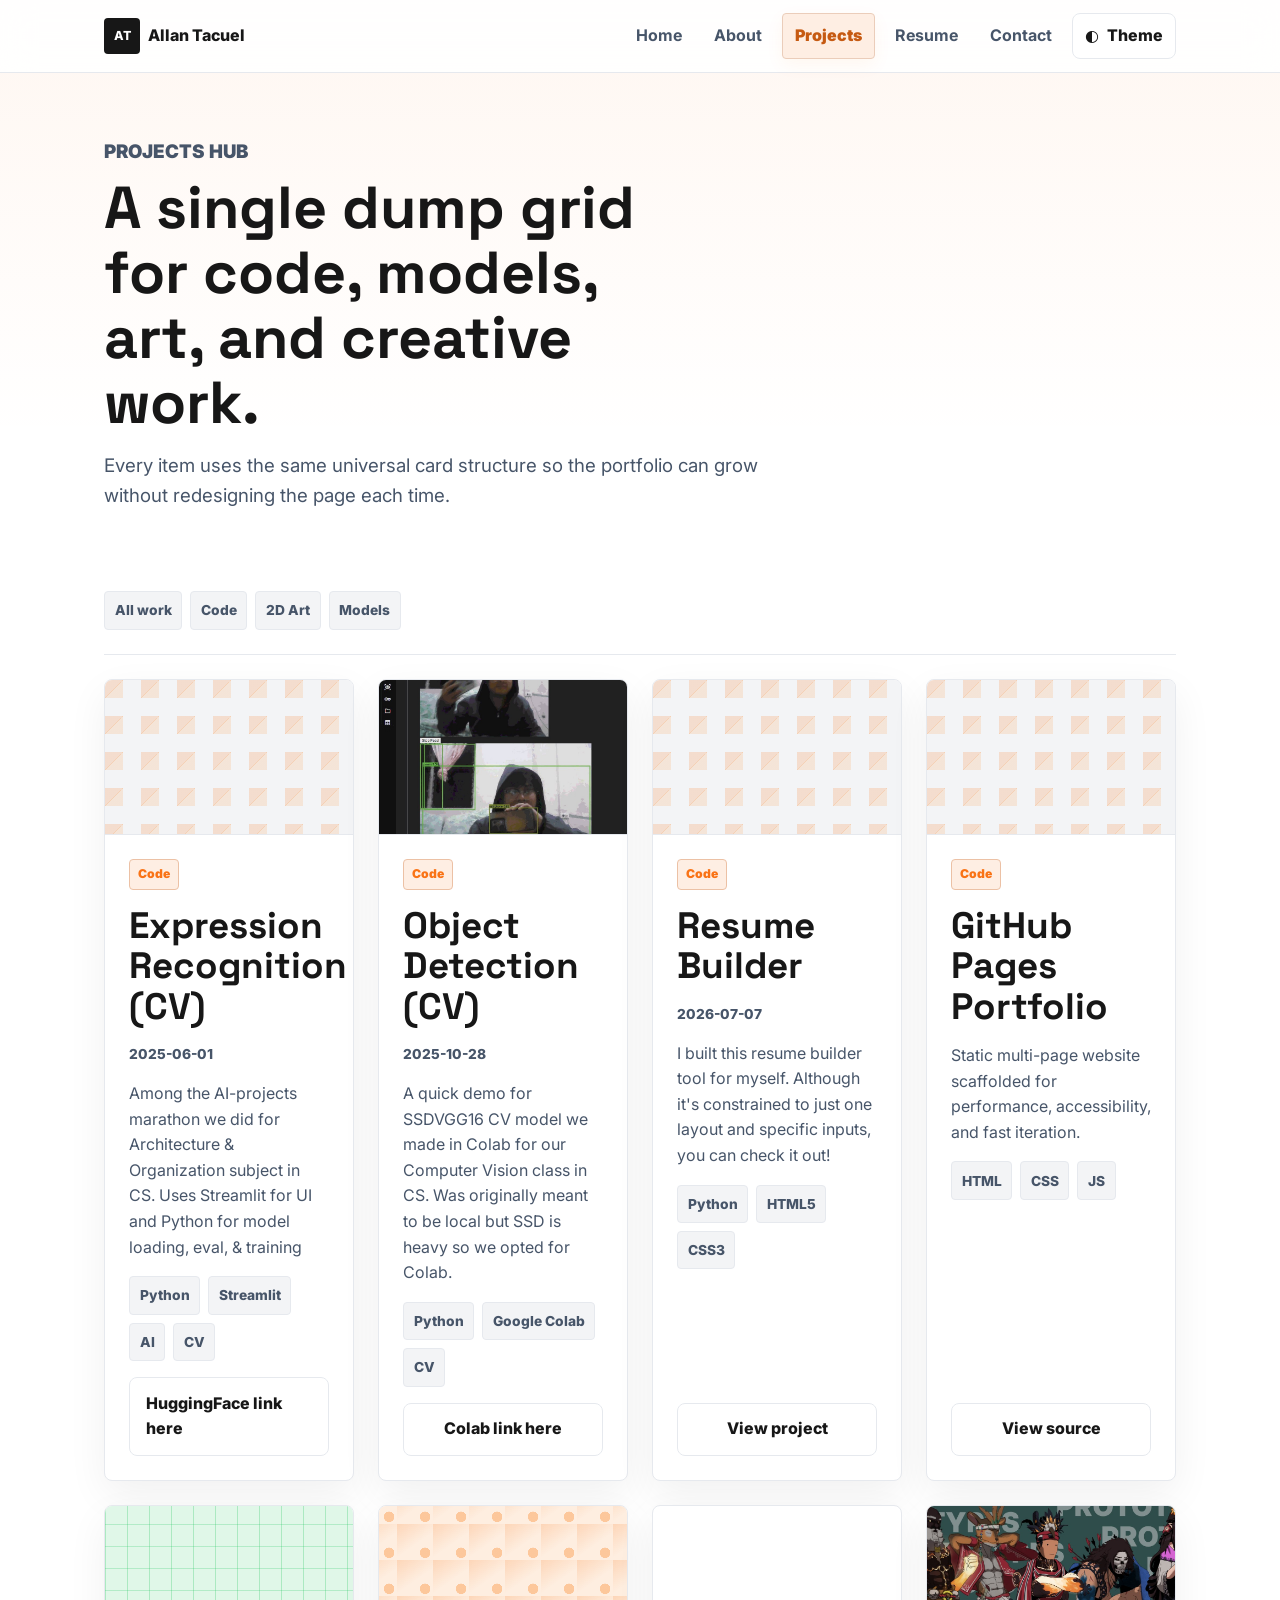
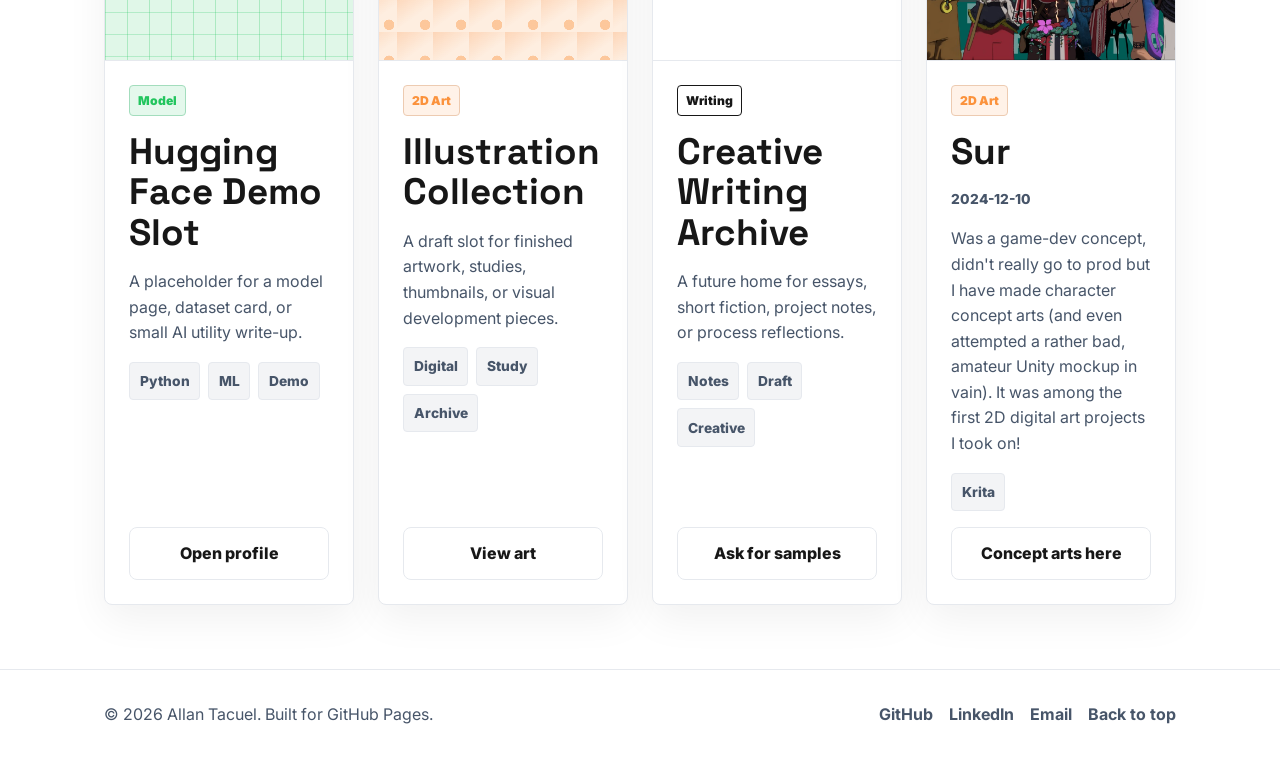
==== projects/index.html @ 9ae4f45a "init push" ====
<!doctype html>
<html lang="en">
<head>
  <meta charset="utf-8">
  <meta name="viewport" content="width=device-width, initial-scale=1">
  <script>try{const t=localStorage.getItem('allantacuel-theme');if(t)document.documentElement.setAttribute('data-theme',t);}catch(e){};</script>
  <meta name="description" content="Projects hub for Allan Tacuel, including code, Hugging Face experiments, digital art, and creative pieces.">
  <title>Projects | Allan Tacuel</title>
  <link rel="stylesheet" href="../css/variables.css">
  <link rel="stylesheet" href="../css/components.css">
  <link rel="stylesheet" href="../css/style.css">
</head>
<body>
  <a class="skip-link" href="#main">Skip to content</a>

  <header class="site-header">
    <nav class="site-nav container" aria-label="Primary navigation">
      <a class="brand" href="../index.html">
        <span class="brand__mark" aria-hidden="true">AT</span>
        <span class="brand__text">Allan Tacuel</span>
      </a>
      <button class="icon-button nav-toggle js-nav-toggle" type="button" aria-expanded="false" aria-controls="primary-menu">
        <span class="nav-toggle__bar"></span>
        <span class="nav-toggle__bar"></span>
        <span class="nav-toggle__bar"></span>
        <span class="sr-only">Toggle navigation</span>
      </button>
      <div class="nav-menu" id="primary-menu">
        <a class="nav-link" href="../index.html">Home</a>
        <a class="nav-link" href="../about.html">About</a>
        <a class="nav-link is-active" href="index.html" aria-current="page">Projects</a>
        <a class="nav-link" href="../resume.html">Resume</a>
        <a class="nav-link" href="../contact.html">Contact</a>
        <button class="theme-toggle js-theme-toggle" type="button" aria-label="Switch color theme">
          <span class="theme-toggle__icon" aria-hidden="true">◐</span>
          <span class="theme-toggle__text">Theme</span>
        </button>
      </div>
    </nav>
  </header>

  <main id="main">
    <section class="page-hero section">
      <div class="container page-hero__inner">
        <p class="eyebrow">Projects hub</p>
        <h1>A single dump grid for code, models, art, and creative work.</h1>
        <p>
          Every item uses the same universal card structure so the portfolio can grow without redesigning the page each time.
        </p>
      </div>
    </section>

    <section class="section section--tight">
      <div class="container">
        <!-- Future filter row: add Sort by: All | Code | Art | Models when JavaScript filtering is ready. -->
        <div class="filter-placeholder" aria-label="Future project filters">
          <span>All work</span>
          <span>Code</span>
          <span>2D Art</span>
          <span>Models</span>
        </div>

        <div class="dump-grid">
          <!-- PROJECT_CARDS_START -->
          <article class="project-card project-card--tall" data-project-id="expression-recognition-cv">
            <div class="project-card__visual placeholder-visual placeholder-visual--code" aria-hidden="true"></div>
            <div class="project-card__body">
              <span class="badge">Code</span>
              <h2>Expression Recognition (CV)</h2>
              <p class="project-card__meta"><time datetime="2025-06-01">2025-06-01</time></p>
              <p>Among the AI-projects marathon we did for Architecture &amp; Organization subject in CS. Uses Streamlit for UI and Python for model loading, eval, &amp; training</p>
              <div class="tag-row">
                <span>Python</span>
                <span>Streamlit</span>
                <span>AI</span>
                <span>CV</span>
              </div>
              <a class="button button--outline" href="https://huggingface.co/spaces/allantacuelwvsu/expression-recognition" target="_blank" rel="noreferrer">HuggingFace link here</a>
            </div>
          </article>

<article class="project-card project-card--tall" data-project-id="object-detection-cv">
            <div class="project-card__visual"><img class="project-card__image" src="../assets/images/projects/object-detection-cv-thumb.jpg" alt="Showcase GIF"></div>
            <div class="project-card__body">
              <span class="badge">Code</span>
              <h2>Object Detection (CV)</h2>
              <p class="project-card__meta"><time datetime="2025-10-28">2025-10-28</time></p>
              <p>A quick demo for SSDVGG16 CV model we made in Colab for our Computer Vision class in CS. Was originally meant to be local but SSD is heavy so we opted for Colab.</p>
              <div class="tag-row">
                <span>Python</span>
                <span>Google Colab</span>
                <span>CV</span>
              </div>
              <a class="button button--outline" href="https://colab.research.google.com/drive/1WKRhZuvn-_ucXili_A-6hXG_W1O3Jvgy?usp=sharing" target="_blank" rel="noreferrer">Colab link here</a>
            </div>
          </article>

<article class="project-card project-card--tall" data-project-id="resume-builder">
            <div class="project-card__visual placeholder-visual placeholder-visual--code" aria-hidden="true"></div>
            <div class="project-card__body">
              <span class="badge">Code</span>
              <h2>Resume Builder</h2>
              <p class="project-card__meta"><time datetime="2026-07-07">2026-07-07</time></p>
              <p>I built this resume builder tool for myself. Although it&#039;s constrained to just one layout and specific inputs, you can check it out!</p>
              <div class="tag-row">
                <span>Python</span>
                <span>HTML5</span>
                <span>CSS3</span>
              </div>
              <a class="button button--outline" href="https://github.com/allantacuelwvsu/resume_builder" target="_blank" rel="noreferrer">View project</a>
            </div>
          </article>

<article class="project-card project-card--tall" data-project-id="github-pages-portfolio">
            <div class="project-card__visual placeholder-visual placeholder-visual--code" aria-hidden="true"></div>
            <div class="project-card__body">
              <span class="badge">Code</span>
              <h2>GitHub Pages Portfolio</h2>
              <p>Static multi-page website scaffolded for performance, accessibility, and fast iteration.</p>
              <div class="tag-row">
                <span>HTML</span>
                <span>CSS</span>
                <span>JS</span>
              </div>
              <a class="button button--outline" href="https://github.com/allantacuelwvsu/allantacuelwvsu.github.io" target="_blank" rel="noreferrer">View source</a>
            </div>
          </article>

          <article class="project-card project-card--tall" data-project-id="hugging-face-demo-slot">
            <div class="project-card__visual placeholder-visual placeholder-visual--model" aria-hidden="true"></div>
            <div class="project-card__body">
              <span class="badge badge--green">Model</span>
              <h2>Hugging Face Demo Slot</h2>
              <p>A placeholder for a model page, dataset card, or small AI utility write-up.</p>
              <div class="tag-row">
                <span>Python</span>
                <span>ML</span>
                <span>Demo</span>
              </div>
              <a class="button button--outline" href="https://huggingface.co/" target="_blank" rel="noreferrer">Open profile</a>
            </div>
          </article>

          <article class="project-card project-card--tall" data-project-id="illustration-collection">
            <div class="project-card__visual placeholder-visual placeholder-visual--art" aria-hidden="true"></div>
            <div class="project-card__body">
              <span class="badge badge--warm">2D Art</span>
              <h2>Illustration Collection</h2>
              <p>A draft slot for finished artwork, studies, thumbnails, or visual development pieces.</p>
              <div class="tag-row">
                <span>Digital</span>
                <span>Study</span>
                <span>Archive</span>
              </div>
              <a class="button button--outline" href="https://www.artstation.com/" target="_blank" rel="noreferrer">View art</a>
            </div>
          </article>

          <article class="project-card project-card--tall" data-project-id="creative-writing-archive">
            <div class="project-card__visual placeholder-visual placeholder-visual--writing" aria-hidden="true"></div>
            <div class="project-card__body">
              <span class="badge badge--violet">Writing</span>
              <h2>Creative Writing Archive</h2>
              <p>A future home for essays, short fiction, project notes, or process reflections.</p>
              <div class="tag-row">
                <span>Notes</span>
                <span>Draft</span>
                <span>Creative</span>
              </div>
              <a class="button button--outline" href="../contact.html">Ask for samples</a>
            </div>
          </article>

          <article class="project-card project-card--tall" data-project-id="sur">
            <div class="project-card__visual"><img class="project-card__image" src="../assets/images/projects/sur-thumb.jpg" alt="Sur"></div>
            <div class="project-card__body">
              <span class="badge badge--warm">2D Art</span>
              <h2>Sur</h2>
              <p class="project-card__meta"><time datetime="2024-12-10">2024-12-10</time></p>
              <p>Was a game-dev concept, didn&#039;t really go to prod but I have made character concept arts (and even attempted a rather bad, amateur Unity mockup in vain). It was among the first 2D digital art projects I took on!</p>
              <div class="tag-row">
                <span>Krita</span>
              </div>
              <a class="button button--outline" href="https://www.artstation.com/artwork/mA5ow8" target="_blank" rel="noreferrer">Concept arts here</a>
            </div>
          </article>
<!-- PROJECT_CARDS_END -->
        </div>
      </div>
    </section>
  </main>

  <footer class="site-footer">
    <div class="container footer-grid">
      <p>&copy; <span class="js-current-year">2026</span> Allan Tacuel. Built for GitHub Pages.</p>
      <div class="footer-links" aria-label="Footer links">
        <a href="https://github.com/allantacuelwvsu" target="_blank" rel="noreferrer">GitHub</a>
        <a href="https://www.linkedin.com/in/allan-tacuel" target="_blank" rel="noreferrer">LinkedIn</a>
        <a href="mailto:allantacuel@gmail.com">Email</a>
        <a href="#main">Back to top</a>
      </div>
    </div>
  </footer>

  <script src="../js/main.js"></script>
</body>
</html>
---- css/variables.css ----
@import url('https://fonts.googleapis.com/css2?family=Inter:wght@300;400;600;800&family=JetBrains+Mono:ital,wght@0,400;0,700;1,400&family=Space+Grotesk:wght@400;600;800&display=swap');

:root {
  /* Typography tokens */
  --font-heading: 'Space Grotesk', ui-sans-serif, system-ui, -apple-system, BlinkMacSystemFont, "Segoe UI", sans-serif;
  --font-sans: 'Inter', ui-sans-serif, system-ui, -apple-system, BlinkMacSystemFont, "Segoe UI", sans-serif;
  --font-mono: 'JetBrains Mono', ui-monospace, SFMono-Regular, Consolas, "Liberation Mono", monospace;

  color-scheme: light;
  /* Palette (boilerplate) */
  --color-primary: #F97316; /* Primary */
  --color-primary-strong: #c65a12;
  --color-secondary: #475569; /* Secondary */
  --color-accent: #FB923C; /* Accent */
  --color-success: #22C55E; /* Success */
  --color-danger: #EF4444; /* Danger */

  /* Base surfaces */
  --color-ink: #171717; /* Primary text / surface color from boilerplate */
  --color-ink-soft: #475569;
  --color-paper: #ffffff; /* Page background */
  --color-surface: #ffffff;
  --color-surface-strong: #f3f4f6;
  --color-line: #e6e9ee;

  /* Shadows and utility tokens */
  --shadow-soft: 0 14px 40px rgba(23, 23, 23, 0.06);
  --shadow-card: 0 10px 28px rgba(23, 23, 23, 0.08);

  /* Spacing scale (4, 8, 16, 24, 32, 48) */
  --space-1: 0.25rem; /* 4px */
  --space-2: 0.5rem;  /* 8px */
  --space-3: 1rem;    /* 16px */
  --space-4: 1.5rem;  /* 24px */
  --space-5: 2rem;    /* 32px */
  --space-6: 3rem;    /* 48px */
  --space-7: 4rem;

  --radius-sm: 4px;
  --radius-md: 8px;
  --radius-lg: 16px;
  --container: 1120px;
  --header-height: 72px;
  --transition: 170ms ease;
}

[data-theme="dark"] {
  color-scheme: dark;
  --font-heading: 'Space Grotesk', ui-sans-serif, system-ui, -apple-system, BlinkMacSystemFont, "Segoe UI", sans-serif;
  --font-sans: 'Inter', ui-sans-serif, system-ui, -apple-system, BlinkMacSystemFont, "Segoe UI", sans-serif;
  --font-mono: 'JetBrains Mono', ui-monospace, SFMono-Regular, Consolas, "Liberation Mono", monospace;

  /* Dark theme palette: keep contrast while preserving brand */
  --color-primary: #F97316;
  --color-primary-strong: #ff8a38;
  --color-secondary: #94a3b8;
  --color-accent: #FB923C;
  --color-success: #22C55E;
  --color-danger: #EF4444;

  --color-ink: #eef2f3;
  --color-ink-soft: #cbd5e1;
  --color-paper: #0b0b0b;
  --color-surface: #171717;
  --color-surface-strong: #111111;
  --color-line: #2b2b2b;

  --shadow-soft: 0 14px 40px rgba(0,0,0,0.48);
  --shadow-card: 0 10px 28px rgba(0,0,0,0.44);
}
---- css/components.css ----
.skip-link {
  background: var(--color-ink);
  color: var(--color-paper);
  left: var(--space-3);
  padding: var(--space-2) var(--space-3);
  position: fixed;
  top: var(--space-3);
  transform: translateY(-150%);
  z-index: 100;
}

.skip-link:focus {
  transform: translateY(0);
}

.site-header {
  backdrop-filter: blur(16px);
  background: color-mix(in srgb, var(--color-paper) 88%, transparent);
  border-bottom: 1px solid var(--color-line);
  position: sticky;
  top: 0;
  z-index: 20;
}

.site-nav {
  align-items: center;
  display: flex;
  min-height: var(--header-height);
}

.brand {
  align-items: center;
  color: var(--color-ink);
  display: inline-flex;
  font-weight: 800;
  gap: var(--space-2);
  margin-right: auto;
  text-decoration: none;
}

.brand__mark,
.profile-link__icon {
  align-items: center;
  background: var(--color-ink);
  border-radius: var(--radius-sm);
  color: var(--color-paper);
  display: inline-flex;
  font-size: 0.78rem;
  font-weight: 800;
  height: 2.25rem;
  justify-content: center;
  width: 2.25rem;
}

.nav-menu {
  align-items: center;
  display: flex;
  gap: var(--space-2);
}

.nav-link {
  border-radius: var(--radius-sm);
  color: var(--color-ink-soft);
  font-weight: 700;
  padding: 0.55rem 0.75rem;
  text-decoration: none;
  transition: background var(--transition), color var(--transition);
}

.nav-link:hover,
.nav-link:focus-visible {
  background: color-mix(in srgb, var(--color-primary) 6%, var(--color-surface-strong));
  color: var(--color-ink);
}

.nav-link.is-active {
  background: color-mix(in srgb, var(--color-primary) 12%, var(--color-surface));
  border: 1px solid color-mix(in srgb, var(--color-primary) 24%, var(--color-line));
  color: var(--color-primary-strong);
  box-shadow: 0 6px 18px color-mix(in srgb, var(--color-primary) 6%, transparent);
  font-weight: 900;
}

.icon-button,
.theme-toggle,
.button {
  align-items: center;
  border: 1px solid transparent;
  border-radius: var(--radius-md);
  cursor: pointer;
  display: inline-flex;
  font: inherit;
  font-weight: 800;
  justify-content: center;
  min-height: 2.75rem;
  text-decoration: none;
  transition: background var(--transition), border-color var(--transition), box-shadow var(--transition), color var(--transition), transform var(--transition);
}

.icon-button:focus-visible,
.theme-toggle:focus-visible,
.button:focus-visible,
a:focus-visible {
  outline: 3px solid color-mix(in srgb, var(--color-primary) 40%, transparent);
  outline-offset: 3px;
}

.theme-toggle {
  background: var(--color-surface);
  border-color: var(--color-line);
  color: var(--color-ink);
  gap: var(--space-2);
  padding: 0.55rem 0.75rem;
}

.theme-toggle:hover {
  border-color: var(--color-primary);
}

.nav-toggle {
  background: var(--color-surface);
  border-color: var(--color-line);
  color: var(--color-ink);
  display: none;
  height: 2.75rem;
  padding: 0;
  width: 2.75rem;
}

.nav-toggle__bar {
  background: currentColor;
  border-radius: 999px;
  display: block;
  height: 2px;
  position: absolute;
  width: 1.15rem;
}

.nav-toggle__bar:nth-child(1) {
  transform: translateY(-6px);
}

.nav-toggle__bar:nth-child(3) {
  transform: translateY(6px);
}

.button {
  padding: 0.8rem 1rem;
}

.button:hover {
  transform: translateY(-1px);
}

.button--primary {
  background: var(--color-primary);
  color: #ffffff;
}

.button--primary:hover,
.button--primary:focus-visible {
  background: var(--color-primary-strong);
  color: #ffffff;
}

.button--secondary {
  background: var(--color-ink);
  color: var(--color-paper);
}

.button--outline {
  background: transparent;
  border-color: var(--color-line);
  color: var(--color-ink);
}

.button--outline:hover,
.button--outline:focus-visible {
  background: var(--color-surface-strong);
  border-color: var(--color-primary);
}

.button-row {
  display: flex;
  flex-wrap: wrap;
  gap: var(--space-3);
}

.section-header {
  margin: 0 auto var(--space-5);
  max-width: 720px;
  text-align: center;
}

.section-header--left {
  margin-left: 0;
  text-align: left;
}

.eyebrow {
  color: var(--color-primary);
  font-size: 0.78rem;
  font-weight: 900;
  letter-spacing: 0;
  margin: 0 0 var(--space-2);
  text-transform: uppercase;
}

.card-grid,
.dump-grid,
.profile-grid,
.matrix-grid {
  display: grid;
  gap: var(--space-4);
}

.card-grid--three {
  grid-template-columns: repeat(3, minmax(0, 1fr));
}

.dump-grid {
  grid-template-columns: repeat(4, minmax(0, 1fr));
}

.project-card,
.info-panel,
.contact-panel,
.matrix-group,
.about-preview,
.hero-card,
.profile-link {
  background: var(--color-surface);
  border: 1px solid var(--color-line);
  border-radius: var(--radius-md);
  box-shadow: var(--shadow-soft);
}

.project-card {
  display: flex;
  flex-direction: column;
  min-width: 0;
  overflow: hidden;
  transition: box-shadow var(--transition), transform var(--transition);
}

.project-card:hover {
  box-shadow: var(--shadow-card);
  transform: translateY(-3px);
}

.project-card__visual {
  aspect-ratio: 16 / 10;
  border-bottom: 1px solid var(--color-line);
  overflow: hidden;
}

.project-card__image {
  height: 100%;
  object-fit: cover;
  width: 100%;
}

.project-card__body {
  display: flex;
  flex: 1;
  flex-direction: column;
  gap: var(--space-3);
  padding: var(--space-4);
}

.project-card__body h2,
.project-card__body h3 {
  margin: 0;
}

.project-card__body p {
  color: var(--color-ink-soft);
  margin: 0;
}

.project-card__meta {
  color: var(--color-ink-soft);
  font-size: 0.86rem;
  font-weight: 800;
}

.project-card__body .button {
  margin-top: auto;
}

.badge {
  align-self: flex-start;
  background: color-mix(in srgb, var(--color-primary) 12%, var(--color-surface));
  border: 1px solid color-mix(in srgb, var(--color-primary) 34%, var(--color-line));
  border-radius: var(--radius-sm);
  color: var(--color-primary);
  font-size: 0.76rem;
  font-weight: 900;
  padding: 0.3rem 0.5rem;
}

.badge--warm {
  background: color-mix(in srgb, var(--color-accent) 12%, var(--color-surface));
  border-color: color-mix(in srgb, var(--color-accent) 34%, var(--color-line));
  color: var(--color-accent);
}

.badge--green {
  background: color-mix(in srgb, var(--color-success) 12%, var(--color-surface));
  border-color: color-mix(in srgb, var(--color-success) 34%, var(--color-line));
  color: var(--color-success);
}

.badge--violet {
  background: color-mix(in srgb, var(--color-violet) 12%, var(--color-surface));
  border-color: color-mix(in srgb, var(--color-violet) 34%, var(--color-line));
  color: var(--color-violet);
}

.placeholder-visual {
  background-color: var(--color-surface-strong);
  background-image:
    linear-gradient(135deg, color-mix(in srgb, var(--color-primary) 18%, transparent) 25%, transparent 25%),
    linear-gradient(315deg, color-mix(in srgb, var(--color-accent) 16%, transparent) 25%, transparent 25%);
  background-position: 0 0, 18px 18px;
  background-size: 36px 36px;
}

.placeholder-visual--art {
  background-color: color-mix(in srgb, var(--color-accent) 16%, var(--color-surface));
  background-image:
    radial-gradient(circle at 28% 30%, color-mix(in srgb, var(--color-accent) 42%, transparent) 0 14%, transparent 15%),
    linear-gradient(145deg, color-mix(in srgb, var(--color-primary) 20%, transparent), transparent 55%);
}

.placeholder-visual--model {
  background-color: color-mix(in srgb, var(--color-success) 14%, var(--color-surface));
  background-image:
    linear-gradient(90deg, color-mix(in srgb, var(--color-success) 28%, transparent) 1px, transparent 1px),
    linear-gradient(color-mix(in srgb, var(--color-success) 24%, transparent) 1px, transparent 1px);
  background-size: 22px 22px;
}

.placeholder-visual--writing {
  background-color: color-mix(in srgb, var(--color-violet) 14%, var(--color-surface));
  background-image:
    linear-gradient(color-mix(in srgb, var(--color-violet) 26%, transparent) 2px, transparent 2px),
    linear-gradient(90deg, color-mix(in srgb, var(--color-accent) 18%, transparent), transparent);
  background-size: 100% 26px, 100% 100%;
}

.text-link {
  color: var(--color-primary);
  font-weight: 800;
  text-decoration: none;
}

.text-link:hover {
  text-decoration: underline;
}

.tag-row,
.skill-cloud {
  display: flex;
  flex-wrap: wrap;
  gap: var(--space-2);
}

.tag-row span,
.skill-cloud span,
.filter-placeholder span {
  background: var(--color-surface-strong);
  border: 1px solid var(--color-line);
  border-radius: var(--radius-sm);
  color: var(--color-ink-soft);
  font-size: 0.86rem;
  font-weight: 800;
  padding: 0.45rem 0.6rem;
}

.site-footer {
  border-top: 1px solid var(--color-line);
  color: var(--color-ink-soft);
  padding: var(--space-5) 0;
}

.footer-grid {
  align-items: center;
  display: flex;
  gap: var(--space-3);
  justify-content: space-between;
}

.footer-grid p {
  margin: 0;
}

.footer-links {
  display: flex;
  flex-wrap: wrap;
  gap: var(--space-3);
}

.footer-links a {
  color: var(--color-ink-soft);
  font-weight: 700;
  text-decoration: none;
}

.footer-links a:hover {
  color: var(--color-primary);
}

@media (max-width: 860px) {
  .nav-toggle {
    display: inline-flex;
    position: relative;
  }

  .nav-menu {
    background: var(--color-surface);
    border: 1px solid var(--color-line);
    border-radius: var(--radius-md);
    box-shadow: var(--shadow-card);
    display: none;
    flex-direction: column;
    left: var(--space-3);
    padding: var(--space-3);
    position: absolute;
    right: var(--space-3);
    top: calc(var(--header-height) - 0.5rem);
  }

  .nav-menu.is-open {
    display: flex;
  }

  .nav-link,
  .theme-toggle {
    justify-content: flex-start;
    width: 100%;
  }

  .card-grid--three,
  .dump-grid {
    grid-template-columns: repeat(2, minmax(0, 1fr));
  }
}

@media (max-width: 620px) {
  .card-grid--three,
  .dump-grid,
  .profile-grid,
  .matrix-grid {
    grid-template-columns: 1fr;
  }

  .footer-grid {
    align-items: flex-start;
    flex-direction: column;
  }
}
---- css/style.css ----
* {
  box-sizing: border-box;
}

html {
  scroll-behavior: smooth;
}

body {
  background:
    linear-gradient(180deg, color-mix(in srgb, var(--color-primary) 6%, transparent), transparent 440px),
    var(--color-paper);
  color: var(--color-ink);
  font-family: var(--font-sans);
  line-height: 1.6;
  margin: 0;
  min-width: 320px;
  text-rendering: optimizeLegibility;
}

body.nav-open {
  overflow: hidden;
}

img,
svg {
  display: block;
  max-width: 100%;
}

a {
  color: inherit;
}

code {
  background: var(--color-surface-strong);
  border: 1px solid var(--color-line);
  border-radius: var(--radius-sm);
  font-family: var(--font-mono);
  font-size: 0.92em;
  padding: 0.12rem 0.25rem;
}

h1,
h2,
h3 {
  line-height: 1.1;
  margin: 0 0 var(--space-3);
  font-family: var(--font-heading);
}

h1 {
  font-size: clamp(2.55rem, 2.1rem + 2vw, 4.6rem);
  max-width: 12ch;
}

h2 {
  font-size: clamp(1.75rem, 1.5rem + 1vw, 2.6rem);
}

h3 {
  font-size: 1.15rem;
}

p {
  margin: 0 0 var(--space-3);
}

.sr-only {
  height: 1px;
  margin: -1px;
  overflow: hidden;
  position: absolute;
  width: 1px;
}

.container {
  margin: 0 auto;
  max-width: var(--container);
  padding: 0 var(--space-4);
  width: 100%;
}

.section {
  padding: var(--space-7) 0;
}

.section--tight {
  padding-top: var(--space-5);
}

.section--muted {
  background: color-mix(in srgb, var(--color-surface-strong) 78%, transparent);
  border-bottom: 1px solid var(--color-line);
  border-top: 1px solid var(--color-line);
}

.hero {
  min-height: calc(100vh - var(--header-height));
  padding: var(--space-6) 0;
}

.hero__inner {
  align-items: center;
  display: grid;
  gap: var(--space-6);
  grid-template-columns: minmax(0, 1.1fr) minmax(280px, 0.8fr);
}

.hero__lead,
.page-hero p {
  color: var(--color-ink-soft);
  font-size: 1.17rem;
  max-width: 680px;
}

.hero-card {
  padding: var(--space-4);
}

.portrait-placeholder {
  align-items: center;
  aspect-ratio: 1;
  background:
    linear-gradient(135deg, color-mix(in srgb, var(--color-primary) 38%, transparent), transparent 48%),
    linear-gradient(315deg, color-mix(in srgb, var(--color-accent) 34%, transparent), transparent 45%),
    var(--color-surface-strong);
  border: 1px solid var(--color-line);
  border-radius: var(--radius-md);
  display: flex;
  justify-content: center;
  margin-bottom: var(--space-4);
}

.portrait-placeholder span {
  color: var(--color-ink);
  font-size: 4rem;
  font-weight: 900;
}

.hero-card__meta {
  align-items: center;
  color: var(--color-ink-soft);
  display: flex;
  gap: var(--space-2);
  font-weight: 700;
  margin-bottom: var(--space-4);
}

.status-dot {
  background: var(--color-success);
  border-radius: 999px;
  height: 0.65rem;
  width: 0.65rem;
}

.metric-list {
  display: grid;
  gap: var(--space-3);
  margin: 0;
}

.metric-list div {
  border-top: 1px solid var(--color-line);
  padding-top: var(--space-3);
}

.metric-list dt {
  color: var(--color-ink-soft);
  font-size: 0.78rem;
  font-weight: 900;
  text-transform: uppercase;
}

.metric-list dd {
  font-weight: 800;
  margin: 0;
}

.split-layout,
.content-grid,
.contact-layout {
  align-items: start;
  display: grid;
  gap: var(--space-5);
  grid-template-columns: minmax(0, 1fr) minmax(280px, 0.42fr);
}

.about-preview,
.info-panel,
.contact-panel {
  padding: var(--space-4);
}

.about-preview h2,
.info-panel h2,
.contact-panel h2 {
  font-size: 1.35rem;
}

.prose {
  max-width: 760px;
}

.prose p,
.about-preview p,
.info-panel p,
.contact-panel p {
  color: var(--color-ink-soft);
}

.check-list {
  display: grid;
  gap: var(--space-2);
  list-style: none;
  margin: 0 0 var(--space-4);
  padding: 0;
}

.check-list li {
  align-items: start;
  color: var(--color-ink-soft);
  display: grid;
  gap: var(--space-2);
  grid-template-columns: 0.65rem 1fr;
}

.check-list li::before {
  background: var(--color-primary);
  border-radius: 999px;
  content: "";
  height: 0.45rem;
  margin-top: 0.58rem;
  width: 0.45rem;
}

.timeline {
  display: grid;
  gap: var(--space-4);
  list-style: none;
  margin: 0;
  padding: 0;
}

.timeline__item {
  display: grid;
  gap: var(--space-3);
  grid-template-columns: 110px 1fr;
}

.timeline__date {
  color: var(--color-primary);
  font-weight: 900;
}

.timeline__content {
  border-left: 2px solid var(--color-line);
  padding-left: var(--space-4);
}

.timeline__content p {
  color: var(--color-ink-soft);
}

.matrix-grid {
  grid-template-columns: repeat(2, minmax(0, 1fr));
}

.matrix-group {
  padding: var(--space-4);
}

.matrix-group h3 {
  margin-bottom: var(--space-2);
}

.matrix-group p {
  color: var(--color-ink-soft);
  margin: 0;
}

.page-hero {
  padding-bottom: var(--space-5);
}

.page-hero__inner h1 {
  max-width: 14ch;
}

.resume-viewer {
  background: var(--color-surface);
  border: 1px solid var(--color-line);
  border-radius: var(--radius-md);
  box-shadow: var(--shadow-soft);
  min-height: 620px;
  padding: var(--space-4);
}

.resume-viewer__page {
  align-items: center;
  background:
    linear-gradient(var(--color-line) 1px, transparent 1px),
    var(--color-surface-strong);
  background-size: 100% 38px;
  border: 1px dashed var(--color-line);
  border-radius: var(--radius-sm);
  display: flex;
  flex-direction: column;
  justify-content: center;
  min-height: 560px;
  padding: var(--space-5);
  text-align: center;
}

.resume-viewer__page p {
  color: var(--color-ink-soft);
  max-width: 560px;
}

.contact-layout {
  grid-template-columns: repeat(2, minmax(0, 1fr));
}

.contact-value {
  color: var(--color-primary);
  display: inline-block;
  font-size: 1.35rem;
  font-weight: 900;
  margin-bottom: var(--space-3);
  text-decoration: none;
  word-break: break-word;
}

.contact-value:hover {
  text-decoration: underline;
}

.profile-grid {
  grid-template-columns: repeat(3, minmax(0, 1fr));
}

.profile-link {
  align-items: center;
  display: grid;
  gap: var(--space-3);
  grid-template-columns: auto 1fr;
  padding: var(--space-4);
  text-decoration: none;
  transition: border-color var(--transition), transform var(--transition);
}

.profile-link:hover {
  border-color: var(--color-primary);
  transform: translateY(-2px);
}

.profile-link strong,
.profile-link small {
  display: block;
}

.profile-link small {
  color: var(--color-ink-soft);
}

.filter-placeholder {
  align-items: center;
  border-bottom: 1px solid var(--color-line);
  display: flex;
  flex-wrap: wrap;
  gap: var(--space-2);
  margin-bottom: var(--space-4);
  padding-bottom: var(--space-4);
}

@media (max-width: 900px) {
  .hero__inner,
  .split-layout,
  .content-grid {
    grid-template-columns: 1fr;
  }

  .hero {
    min-height: auto;
  }

  h1 {
    max-width: 13ch;
  }
}

@media (max-width: 700px) {
  .section {
    padding: var(--space-6) 0;
  }

  .container {
    padding: 0 var(--space-3);
  }

  .contact-layout,
  .profile-grid {
    grid-template-columns: 1fr;
  }

  .timeline__item {
    grid-template-columns: 1fr;
  }

  .timeline__content {
    padding-left: var(--space-3);
  }

  .button-row {
    align-items: stretch;
    flex-direction: column;
  }

  .button-row .button {
    width: 100%;
  }
}
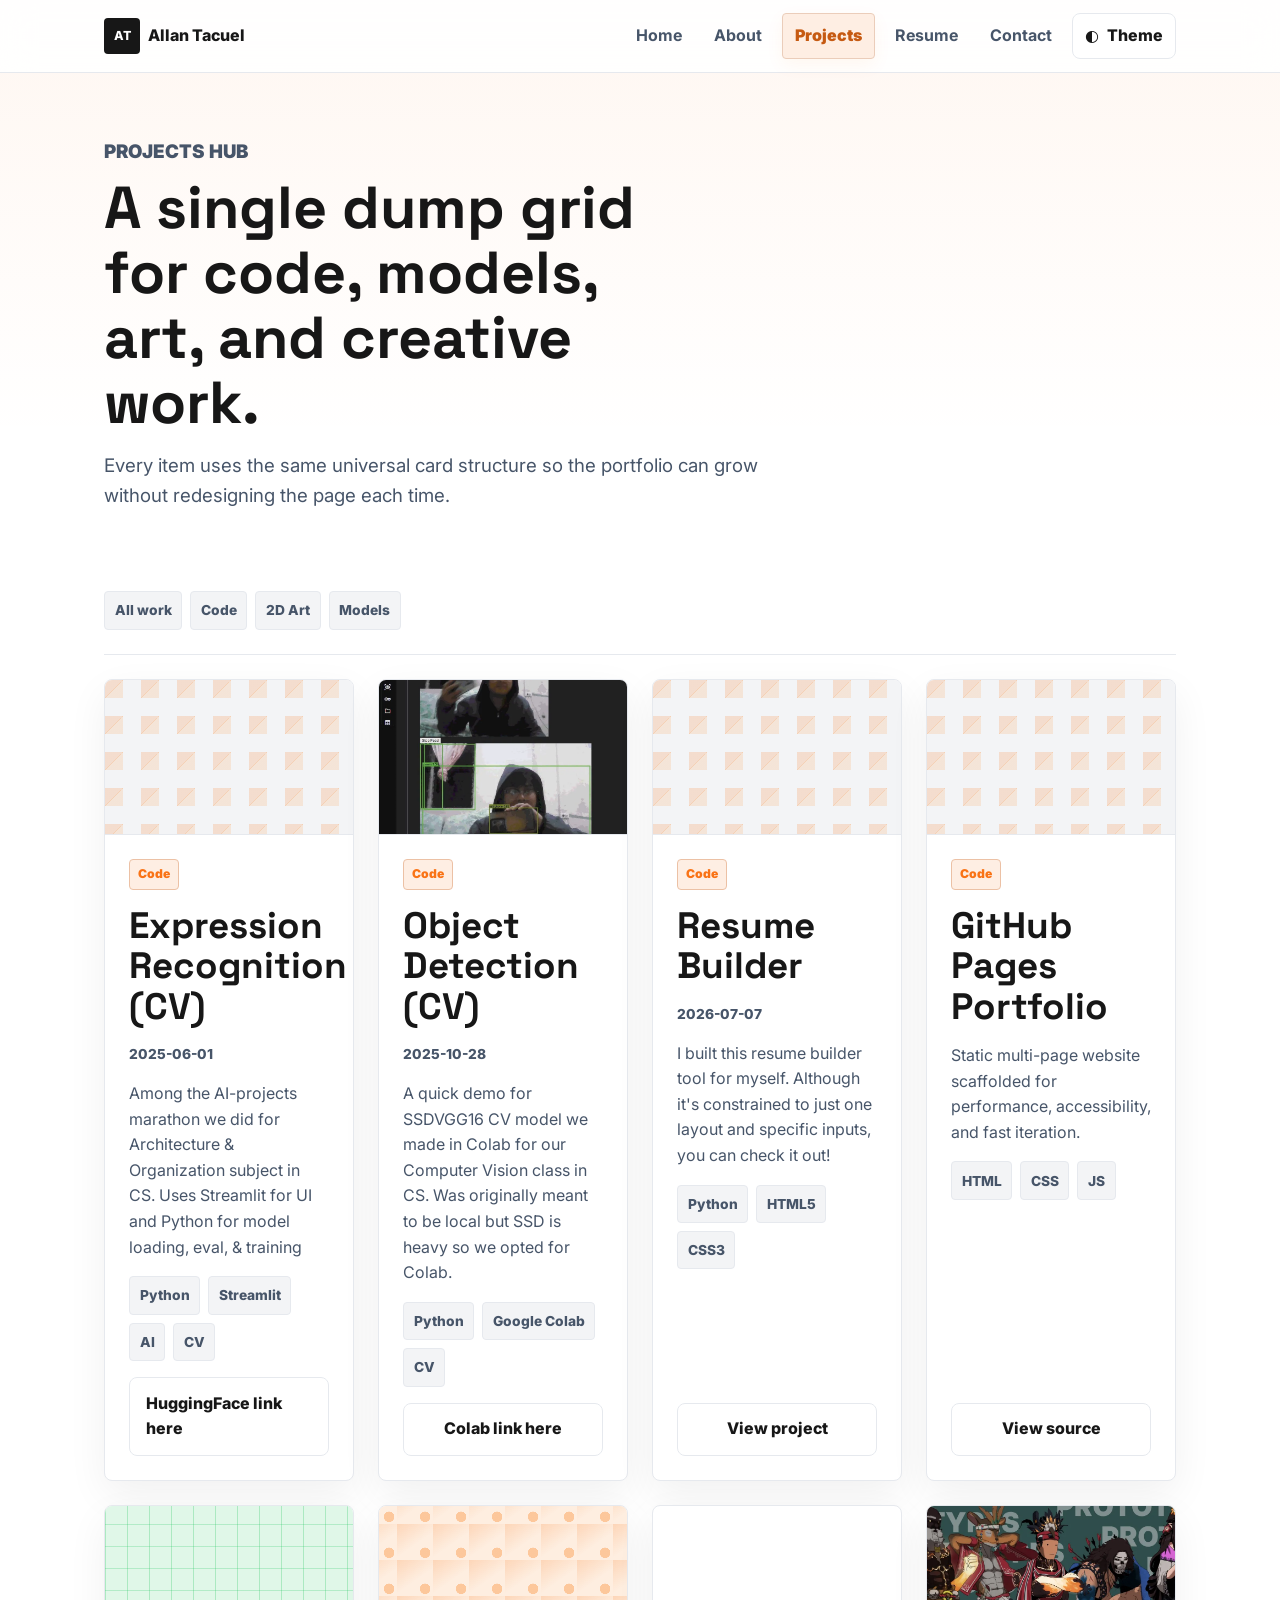
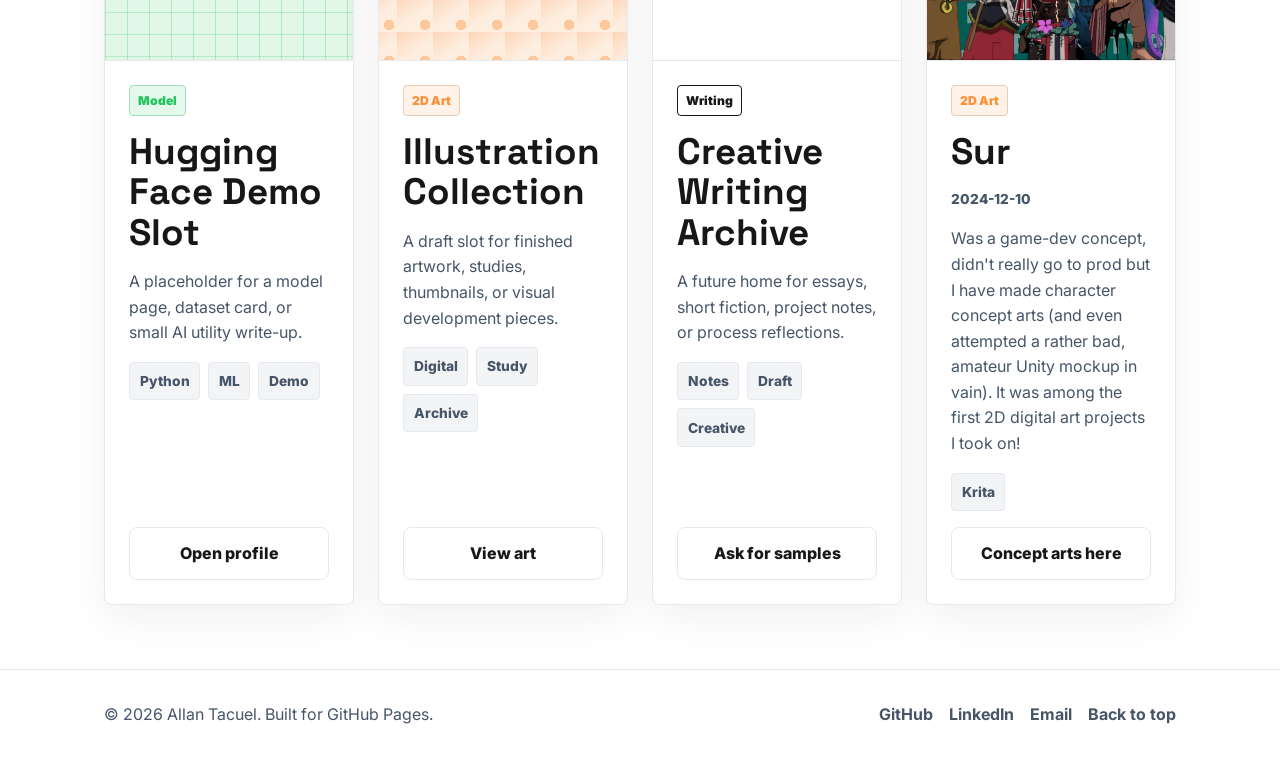
==== commit 94b96e4a: "implemented webp conversion local tool" ====
--- a/projects/index.html
+++ b/projects/index.html
@@ -80,7 +80,7 @@
           </article>
 
 <article class="project-card project-card--tall" data-project-id="object-detection-cv">
-            <div class="project-card__visual"><img class="project-card__image" src="../assets/images/projects/object-detection-cv-thumb.jpg" alt="Showcase GIF"></div>
+            <div class="project-card__visual"><img class="project-card__image" src="../assets/images/projects/object-detection-cv-thumb.webp" alt="Showcase GIF"></div>
             <div class="project-card__body">
               <span class="badge">Code</span>
               <h2>Object Detection (CV)</h2>
@@ -172,7 +172,7 @@
           </article>
 
           <article class="project-card project-card--tall" data-project-id="sur">
-            <div class="project-card__visual"><img class="project-card__image" src="../assets/images/projects/sur-thumb.jpg" alt="Sur"></div>
+            <div class="project-card__visual"><img class="project-card__image" src="../assets/images/projects/sur-thumb.webp" alt="Sur"></div>
             <div class="project-card__body">
               <span class="badge badge--warm">2D Art</span>
               <h2>Sur</h2>
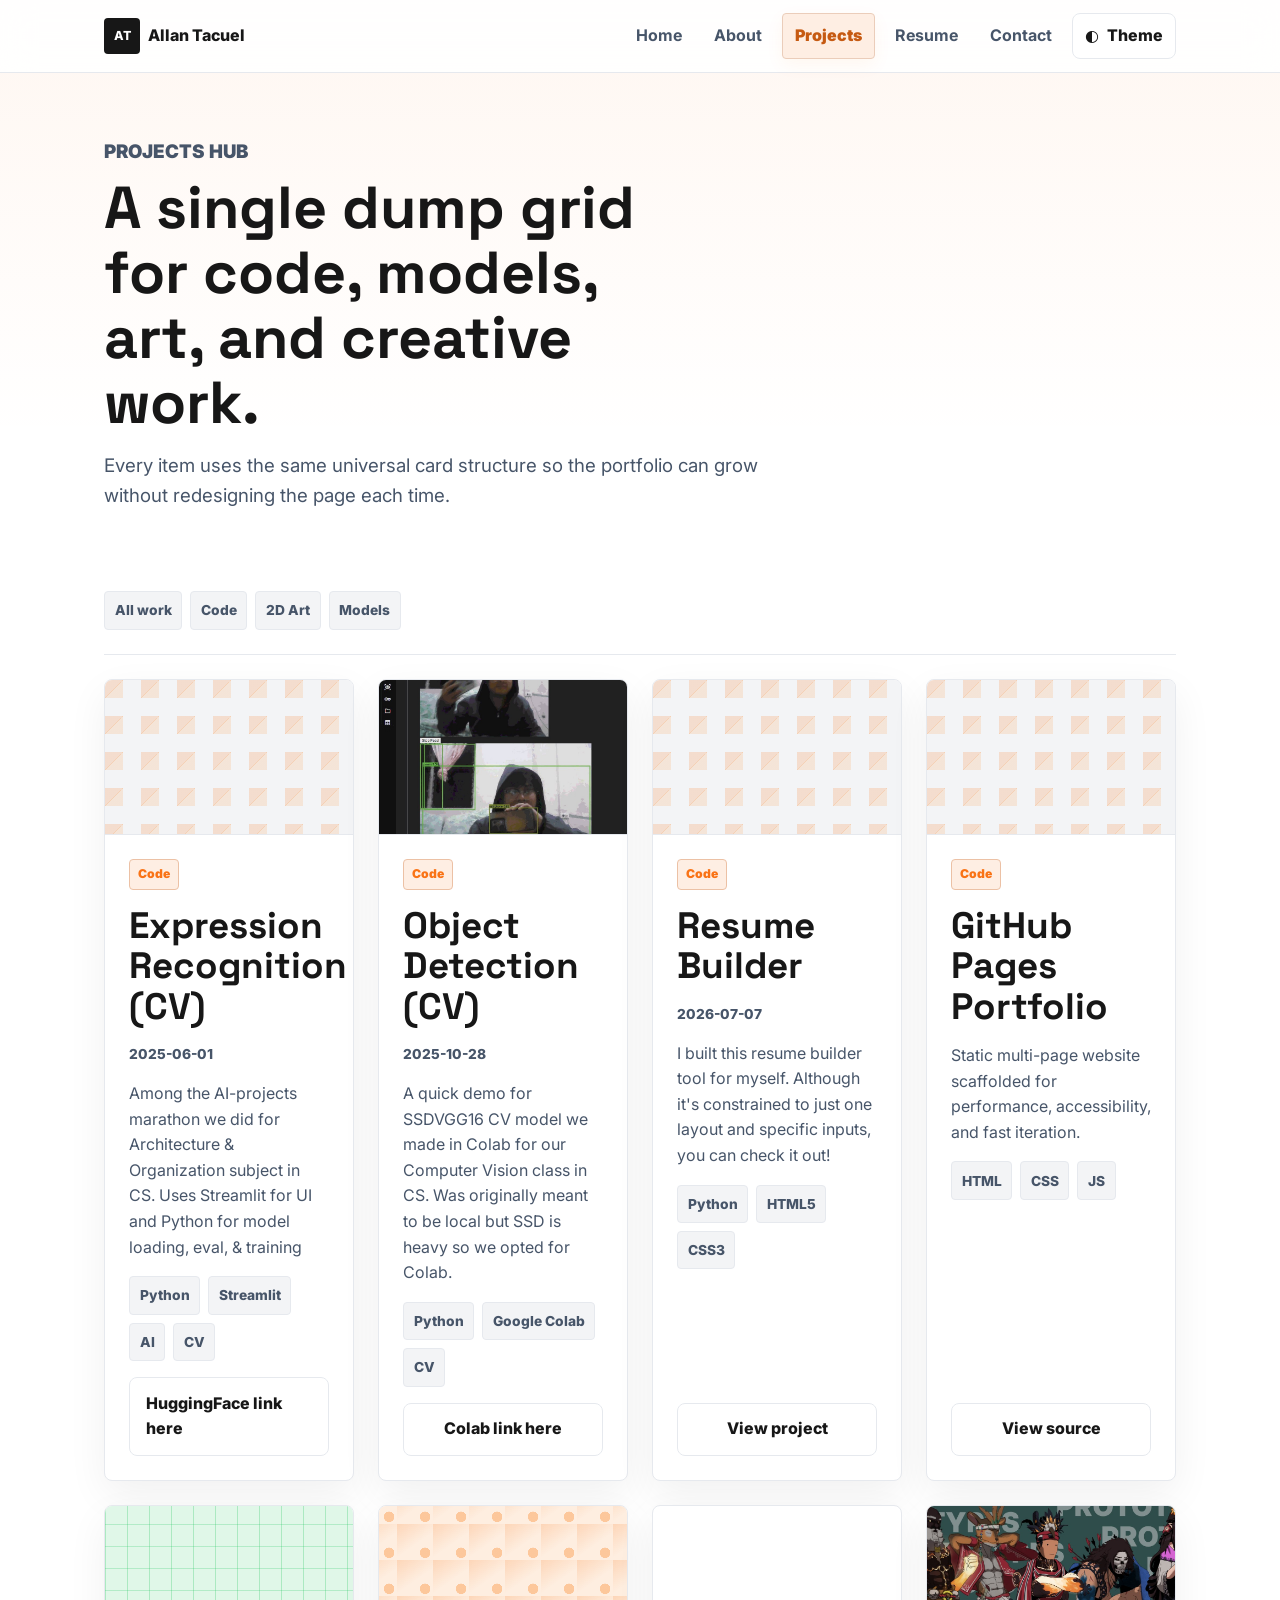
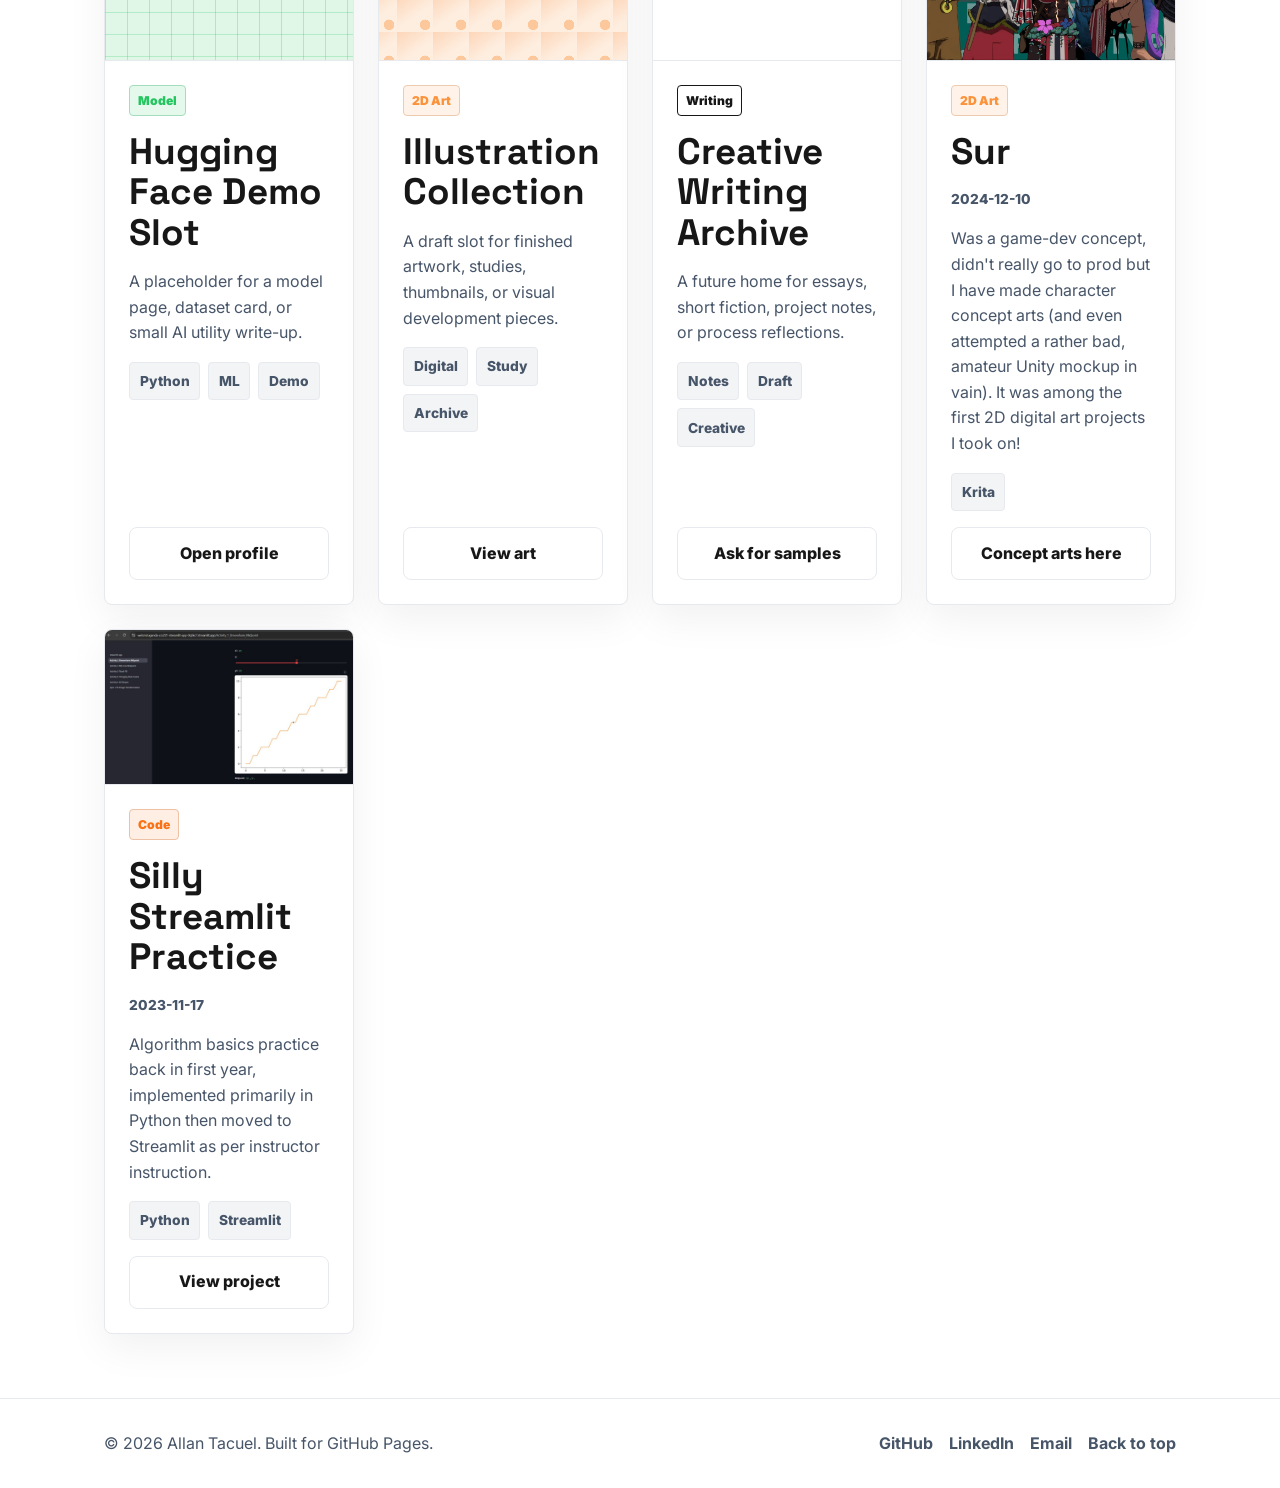
==== commit ffe2497d: "-added project card -populated timeline" ====
--- a/projects/index.html
+++ b/projects/index.html
@@ -78,9 +78,8 @@
               <a class="button button--outline" href="https://huggingface.co/spaces/allantacuelwvsu/expression-recognition" target="_blank" rel="noreferrer">HuggingFace link here</a>
             </div>
           </article>
-
-<article class="project-card project-card--tall" data-project-id="object-detection-cv">
-            <div class="project-card__visual"><img class="project-card__image" src="../assets/images/projects/object-detection-cv-thumb.webp" alt="Showcase GIF"></div>
+          <article class="project-card project-card--tall" data-project-id="object-detection-cv">
+            <div class="project-card__visual"><img class="project-card__image" src="../../assets/images/projects/object-detection-cv-thumb.jpg" alt="Showcase GIF"></div>
             <div class="project-card__body">
               <span class="badge">Code</span>
               <h2>Object Detection (CV)</h2>
@@ -94,8 +93,7 @@
               <a class="button button--outline" href="https://colab.research.google.com/drive/1WKRhZuvn-_ucXili_A-6hXG_W1O3Jvgy?usp=sharing" target="_blank" rel="noreferrer">Colab link here</a>
             </div>
           </article>
-
-<article class="project-card project-card--tall" data-project-id="resume-builder">
+          <article class="project-card project-card--tall" data-project-id="resume-builder">
             <div class="project-card__visual placeholder-visual placeholder-visual--code" aria-hidden="true"></div>
             <div class="project-card__body">
               <span class="badge">Code</span>
@@ -170,9 +168,8 @@
               <a class="button button--outline" href="../contact.html">Ask for samples</a>
             </div>
           </article>
-
           <article class="project-card project-card--tall" data-project-id="sur">
-            <div class="project-card__visual"><img class="project-card__image" src="../assets/images/projects/sur-thumb.webp" alt="Sur"></div>
+            <div class="project-card__visual"><img class="project-card__image" src="../../assets/images/projects/sur-thumb.jpg" alt="Sur"></div>
             <div class="project-card__body">
               <span class="badge badge--warm">2D Art</span>
               <h2>Sur</h2>
@@ -182,6 +179,21 @@
                 <span>Krita</span>
               </div>
               <a class="button button--outline" href="https://www.artstation.com/artwork/mA5ow8" target="_blank" rel="noreferrer">Concept arts here</a>
+            </div>
+          </article>
+
+          <article class="project-card project-card--tall" data-project-id="silly-streamlit-practice">
+            <div class="project-card__visual"><img class="project-card__image" src="../../assets/images/projects/silly-streamlit-practice-thumb.jpg" alt="Silly Freshman Streamlit Project"></div>
+            <div class="project-card__body">
+              <span class="badge">Code</span>
+              <h2>Silly Streamlit Practice</h2>
+              <p class="project-card__meta"><time datetime="2023-11-17">2023-11-17</time></p>
+              <p>Algorithm basics practice back in first year, implemented primarily in Python then moved to Streamlit as per instructor instruction.</p>
+              <div class="tag-row">
+                <span>Python</span>
+                <span>Streamlit</span>
+              </div>
+              <a class="button button--outline" href="https://welcm2uganda-ccs221-streamlit-app-0q5kc7.streamlit.app/" target="_blank" rel="noreferrer">View project</a>
             </div>
           </article>
 <!-- PROJECT_CARDS_END -->
